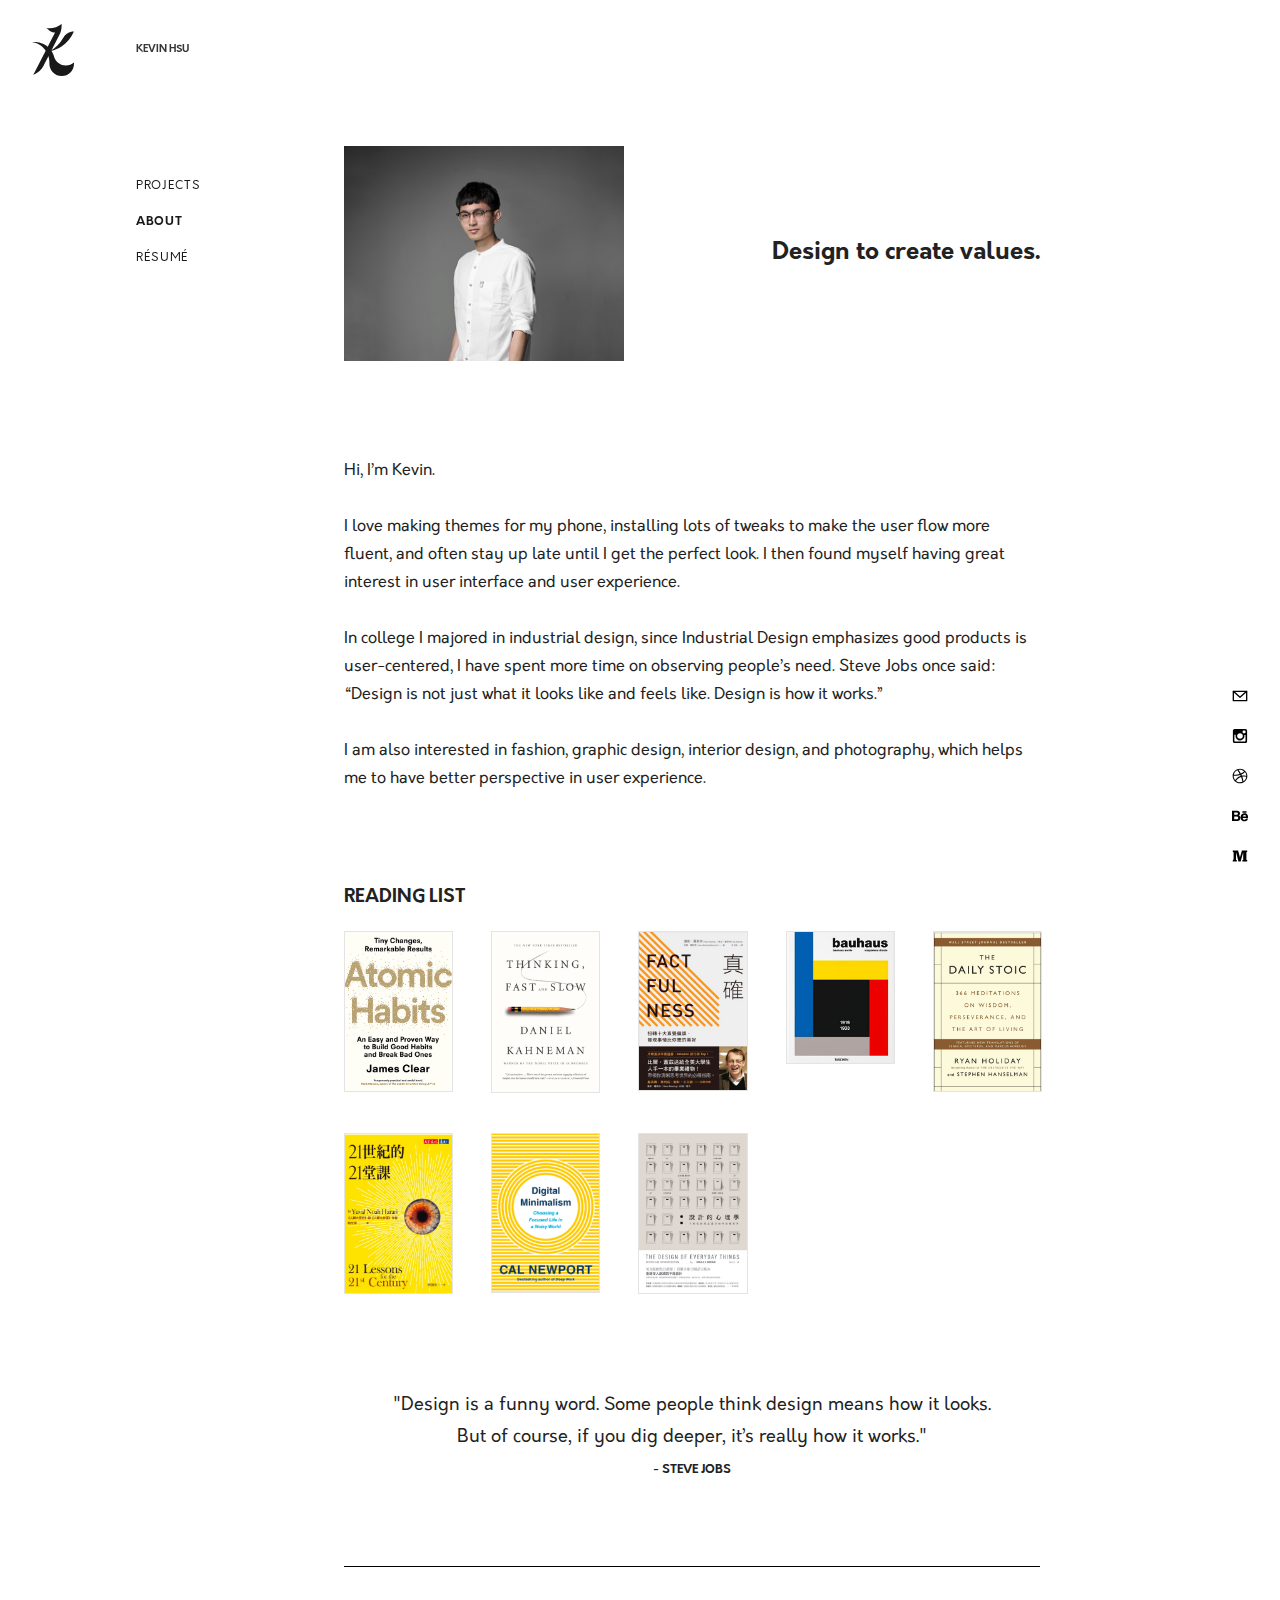
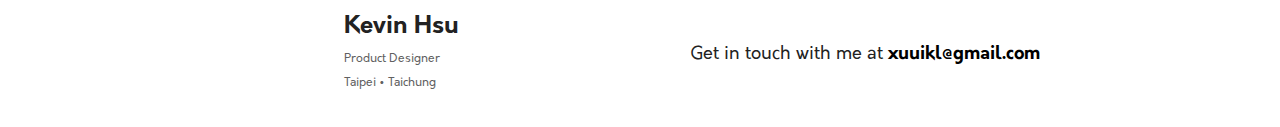
==== About.html @ 66215c61 "Add files via upload" ====
<!DOCTYPE html>
<html lang="en">
  <head>
    <meta charset="UTF-8" />
    <meta name="viewport" content="width=device-width, initial-scale=1.0" />
    <meta http-equiv="X-UA-Compatible" content="ie=edge" />
    <link rel="stylesheet" href="css/reset.css" />
    <link rel="stylesheet" href="css/about-style.css" />
    <link rel="stylesheet" href="Orkney Font/style.css" />

    <title>Kevin Hsu - Product Designer</title>
  </head>

  <body>
    <header class="banner">
      <a href="index.html" class="logo">
        <img src="imgs/Logo.svg" alt="" />
      </a>
      <div class="site-name">
        Kevin Hsu
      </div>
      <ul class="menu">
        <li><a href="index.html">projects</a></li>
        <li><a href="" class="is-active">about</a></li>
        <li><a href="Resume.html">résumé</a></li>
      </ul>
    </header>
    <div class="main">
      <section class="aboutme">
        <div class="intro">
          <div class="picture">
            <img src="imgs/portrait.png" alt="" />
          </div>
          <div class="content">
            <h2>Design to create values.</h2>
          </div>
          <div class="self-intro">
            <p>
              Hi, I’m Kevin.
              <br />
              <br />
              I love making themes for my phone, installing lots of tweaks to
              make the user flow more fluent, and often stay up late until I get
              the perfect look. I then found myself having great interest in
              user interface and user experience.
              <br />
              <br />
              In college I majored in industrial design, since Industrial Design
              emphasizes good products is user-centered, I have spent more time
              on observing people’s need. Steve Jobs once said: “Design is not
              just what it looks like and feels like. Design is how it works.”
              <br />
              <br />
              I am also interested in fashion, graphic design, interior design,
              and photography, which helps me to have better perspective in user
              experience.
            </p>
          </div>
        </div>

        <div class="books">
          <h3>Reading List</h3>
          <div class="picture">
            <img src="imgs/Book 1.png" alt="" />
            <img src="imgs/Book 2.png" alt="" />
            <img src="imgs/Book 3.png" alt="" />
            <img src="imgs/Book 4.png" alt="" />
            <img src="imgs/Book 5.png" alt="" />
            <img src="imgs/Book 6.png" alt="" />
            <img src="imgs/Book 7.png" alt="" />
            <img src="imgs/Book 8.png" alt="" />
          </div>
        </div>
        <div class="quote">
          <p>
            "Design is a funny word. Some people think design means how it
            looks. <br />
            But of course, if you dig deeper, it’s really how it works."
          </p>
          <p class="author">- Steve Jobs</p>
        </div>
      </section>
      <div id="divider" class="footer">
        <div class="info-rwd">
          <h3>Kevin Hsu</h3>
          <h5>
            Product Designer｜Taipei • Taichung
          </h5>
        </div>

        <div class="info-web">
          <h3>Kevin Hsu</h3>
          <h5>
            Product Designer <br />
            Taipei • Taichung
          </h5>
        </div>
        <div class="email">
          Get in touch with me at
          <a href="mailto:xuuikl@gmail.com">xuuikl@gmail.com</a>
        </div>
        <ul class="social-links">
          <li>
            <a href="mailto:xuuikl@gmail.com"
              ><img src="imgs/mail.svg" alt=""
            /></a>
          </li>
          <li>
            <a href="https://www.instagram.com/xuuikl/?hl=zh-tw"
              ><img src="imgs/instagram.svg" alt=""
            /></a>
          </li>
          <li>
            <a href="https://dribbble.com/xuuikl"
              ><img src="imgs/dribbble.svg" alt=""
            /></a>
          </li>
          <li>
            <a href="https://www.behance.net/KevinHsu"
              ><img src="imgs/behance.svg" alt=""
            /></a>
          </li>
          <li>
            <a href="https://medium.com/@xuuikl"
              ><img src="imgs/medium.svg" alt=""
            /></a>
          </li>
        </ul>
      </div>
    </div>
  </body>
</html>
---- css/about-style.css ----
body {
  font-family: "Orkney Regular";
  font-size: 12px;
}

a {
  text-decoration: none;
  color: black;
}

.info-rwd {
  display: none;
}

/*  */

/* REGIONS: GRID */

/*  */
header,
.grid-container,
.main {
  display: grid;
  height: 100%;
  grid-template-columns: repeat(12, 1fr);
  grid-column-gap: 32px;
  padding: 24px 32px;
  align-content: start;
}

/*  */

/* REGIONS: HEADER */

/*  */
header {
  height: 48px;
  position: sticky;
  top: 0;
  z-index: 100;
  background: white;
  opacity: 0.9;
}
.logo {
  grid-column: 1 / span 1;
  width: 42px;
}

.site-name {
  font-size: 10px;
  font-family: "Orkney Bold";
  line-height: 51px;
  grid-column: 2 / 3;
  text-transform: uppercase;
}

.menu {
  grid-column: 2 / span 1;
  grid-row: 2;
  margin-top: 80px;
  padding: 0px;
}

.menu li {
  margin-top: 24px;
}

.menu a {
  text-decoration: none;
  text-transform: uppercase;
  color: black;
  letter-spacing: 0.7px;
}

header > ul.menu li a.is-active {
  font-family: "Orkney Bold";
}

/*  */

/* REGIONS: MAIN */

/*  */
.main {
  margin-top: 26px;
  position: relative;
}

section.aboutme {
  display: grid;
  grid-column: 4 / span 7;
  grid-template-columns: repeat(7, 1fr);
  grid-column-gap: 32px;
}

.intro {
  display: grid;
  grid-gap: 32px;
  grid-column: 1 / span 7;
  grid-template-columns: repeat(7, 1fr);
}

.intro > .picture img {
  width: 100%;
  height: auto;
  display: block;
  box-shadow: 0 0 0px rgba(0, 0, 0, 0);
  transition-duration: 0.3s;
}

.picture {
  grid-column: 1 / span 3;
}

.content {
  grid-column: 5 / span 3;
  align-self: center;
  font-family: "Orkney Bold";
  font-size: 24px;
  text-align: right;
}

.self-intro {
  margin-top: 64px;
  grid-column: 1 / span 7;
  line-height: 28px;
  font-size: 16px;
}

/* READING LIST */

.books {
  margin-top: 96px;
  grid-column: 1 / span 7;
}

.books h3 {
  grid-column: 1 / span 2;
  font-size: 18px;
  font-family: "Orkney Bold";
  text-transform: uppercase;
  padding-bottom: 24px;
}

.books > .picture {
  display: grid;
  grid-template-columns: repeat(5, 1fr);
  grid-gap: 40px;
}

.books > .picture img {
  width: 100%;
  display: block;
  border: 1px solid #e4e4e4;
  border-radius: 0px;
  box-shadow: 0 0 0px rgba(0, 0, 0, 0);
  transition-duration: 0.3s;
}

.books > .picture img:hover {
  box-shadow: 0 16px 96px rgba(0, 0, 0, 0.25);
  transform: scale(1.1);
  border: none;
}

.intro > .picture img:hover {
  box-shadow: 0 16px 96px rgba(0, 0, 0, 0.25);
  transform: scale(1.1);
}

.quote {
  margin-top: 96px;
  grid-column: 1 / span 7;
  font-size: 18px;
  line-height: 32px;
  text-align: center;
}

.author {
  text-transform: uppercase;
  font-size: 12px;
  font-family: "Orkney Bold";
}

/*  */
/* FOOTER */
/*  */

#divider {
  margin-top: 80px;
  margin-bottom: 8px;
  padding-top: 48px;
  grid-column: 4 / span 7;
  border-top: 1px solid #000000;
  display: flex;
  justify-content: space-between;
}

.footer h3 {
  font-size: 24px;
  font-family: "Orkney Bold";
  padding-bottom: 8px;
}

.footer h5 {
  color: #616161;
  line-height: 24px;
}

.email {
  grid-column: 8 / span 3;
  font-size: 18px;
  align-self: center;
  text-align: right;
}

.email a {
  font-family: "Orkney Bold";
}

.social-links {
  display: block;
  position: fixed;
  bottom: 24px;
  right: 32px;
}

.social-links img {
  display: block;
  width: 16px;
  padding: 12px 0;
}

/*  */

/* TABLET */

/*  */

@media only screen and (max-width: 1024px) and (min-width: 600px) {
  /* GRID:TABLET */

  header,
  .main {
    display: grid;
    height: 100%;
    grid-template-columns: repeat(8, 1fr);
    grid-column-gap: 32px;
    padding: 24px 32px;
  }

  /* HEADER:TABLET */

  header .site-name {
    grid-column: 2 / span 2;
  }

  header > ul.menu {
    position: fixed;
    bottom: 0;
    left: 0;
    right: 0;
    height: 64px;
    line-height: 64px;
    display: flex;
    justify-content: space-evenly;
    box-shadow: 0 8px 32px rgba(0, 0, 0, 0.12);
    margin: 0;
    background: #fff;
    opacity: 0.9;
    z-index: 100;
  }

  header ul.menu li a {
    position: relative;
    color: transparent;
    opacity: 1;
    height: 24px;
    line-height: 64px;
    display: block;
    width: 100%;
    margin: 0;
  }

  header ul.menu li {
    position: relative;
    height: 64px;
    width: 33.333%;
  }

  header ul.menu li:nth-of-type(3) a {
    background: url("../imgs/resume_inactive.svg") center center no-repeat;
    background-size: 24px 24px;
  }

  header ul.menu li:nth-of-type(2) a.is-active {
    background: url("../imgs/about_active.svg") center center no-repeat;
    background-size: 24px 24px;
  }

  header ul.menu li:nth-of-type(1) a {
    background: url("../imgs/project_inactive.svg") center center no-repeat;
    background-size: 24px 24px;
  }

  /* MAIN:TABLET */

  section.aboutme {
    grid-column: 2 / span 6;
    grid-template-columns: repeat(6, 1fr);
  }

  .intro {
    grid-column: 1 / span 6;
    grid-template-columns: repeat(6, 1fr);
  }

  .content {
    grid-column: 4 / span 3;
    align-self: center;
    font-family: "Orkney Bold";
    font-size: 18px;
    text-align: right;
  }

  .self-intro {
    margin-top: 48px;
    grid-column: 1 / span 6;
    line-height: 28px;
    font-size: 16px;
  }

  /* READING LIST:TABLET */

  .books {
    margin-top: 96px;
    grid-column: 1 / span 6;
  }

  .books h3 {
    grid-column: 1 / span 2;
    font-size: 18px;
    font-family: "Orkney Bold";
    text-transform: uppercase;
    padding-bottom: 24px;
  }

  .books > .picture {
    display: grid;
    grid-template-columns: repeat(5, 1fr);
    grid-gap: 40px;
  }

  .quote {
    margin-top: 96px;
    grid-column: 1 / span 6;
    font-size: 18px;
    line-height: 32px;
    text-align: center;
  }

  /* FOOTER:TABLET */

  #divider {
    margin-top: 80px;
    margin-bottom: 8px;
    padding-top: 48px;
    padding-bottom: 80px;
    grid-column: 2 / span 6;
    border-top: 1px solid #000000;
    display: flex;
    justify-content: space-between;
  }

  .footer .info-web {
    display: none;
  }

  .info-rwd {
    display: unset;
    grid-column: 1 / span 4;
  }

  .email {
    display: none;
  }

  .social-links {
    position: relative;
    display: flex;
    right: 0;
    top: 0;
  }

  .social-links li {
    margin-left: 16px;
    align-self: center;
  }
  .social-links li:nth-child(1) {
    margin-left: 0;
  }
}

/*  */

/* MOBILE */

/*  */

@media only screen and (max-width: 599px) and (min-width: 320px) {
  /* GRID:MOBILE */

  header,
  .main {
    display: grid;
    height: 100%;
    grid-template-columns: repeat(8, 1fr);
    grid-column-gap: 32px;
    padding: 24px 32px;
  }

  /* HEADER:MOBILE */

  header .site-name {
    display: none;
  }

  header > ul.menu {
    position: fixed;
    bottom: 0;
    left: 0;
    right: 0;
    height: 64px;
    line-height: 64px;
    display: flex;
    justify-content: space-evenly;
    box-shadow: 0 8px 32px rgba(0, 0, 0, 0.12);
    margin: 0;
    background: #fff;
    opacity: 0.9;
    z-index: 100;
  }

  header ul.menu li a {
    position: relative;
    color: transparent;
    opacity: 1;
    height: 24px;
    line-height: 64px;
    display: block;
    width: 100%;
    margin: 0;
  }

  header ul.menu li {
    position: relative;
    height: 64px;
    width: 33.333%;
  }

  header ul.menu li:nth-of-type(3) a {
    background: url("../imgs/resume_inactive.svg") center center no-repeat;
    background-size: 24px 24px;
  }

  header ul.menu li:nth-of-type(2) a.is-active {
    background: url("../imgs/about_active.svg") center center no-repeat;
    background-size: 24px 24px;
  }

  header ul.menu li:nth-of-type(1) a {
    background: url("../imgs/project_inactive.svg") center center no-repeat;
    background-size: 24px 24px;
  }

  /* MAIN:MOBILE */

  section.aboutme {
    grid-column: span 8;
    grid-template-columns: repeat(8, 1fr);
  }

  .intro {
    grid-column: 1 / span 8;
    grid-template-columns: repeat(8, 1fr);
  }

  .content {
    grid-column: 5 / span 4;
    align-self: center;
    font-family: "Orkney Bold";
    font-size: 18px;
    text-align: right;
  }

  .self-intro {
    margin-top: 48px;
    grid-column: 1 / span 8;
    line-height: 28px;
    font-size: 16px;
  }

  /* READING LIST:MOBILE */

  .books {
    margin-top: 64px;
    grid-column: 1 / span 8;
  }

  .books h3 {
    grid-column: 1 / span 2;
    font-size: 18px;
    font-family: "Orkney Bold";
    text-transform: uppercase;
    padding-bottom: 24px;
  }

  .books > .picture {
    display: grid;
    grid-template-columns: repeat(4, 1fr);
    grid-gap: 24px;
  }

  .quote {
    margin-top: 80px;
    grid-column: 1 / span 8;
    font-size: 16px;
    line-height: 24px;
    text-align: center;
  }

  /* FOOTER:MOBILE */

  #divider {
    margin-top: 80px;
    margin-bottom: 8px;
    padding-top: 48px;
    padding-bottom: 80px;
    grid-column: span 8;
    border-top: 1px solid #000000;
    display: flex;
    justify-content: space-between;
  }

  .footer .info-web {
    display: none;
  }

  .footer h3 {
    font-size: 18px;
    padding-bottom: 4px;
  }

  .footer h5 {
    font-size: 10px;
  }

  .info-rwd {
    display: unset;
    grid-column: 1 / span 4;
  }

  .email {
    display: none;
  }

  .social-links {
    position: relative;
    display: flex;
    right: 0;
    top: 0;
  }

  .social-links li {
    margin-left: 16px;
    align-self: center;
  }
  .social-links li:nth-child(1) {
    margin-left: 0;
  }
}
---- Orkney Font/style.css ----
/* #### Generated By: http://www.cufonfonts.com #### */

@font-face {
font-family: 'Orkney Regular';
font-style: normal;
font-weight: normal;
src: local('Orkney Regular'), url('orkney-regular.woff') format('woff');
}


@font-face {
font-family: 'Orkney Light';
font-style: normal;
font-weight: normal;
src: local('Orkney Light'), url('orkney-light.woff') format('woff');
}


@font-face {
font-family: 'Orkney Medium';
font-style: normal;
font-weight: normal;
src: local('Orkney Medium'), url('orkney-medium.woff') format('woff');
}


@font-face {
font-family: 'Orkney Bold';
font-style: normal;
font-weight: normal;
src: local('Orkney Bold'), url('orkney-bold.woff') format('woff');
}


@font-face {
font-family: 'Railway Regular';
font-style: normal;
font-weight: normal;
src: local('Railway Regular'), url('Railway.woff') format('woff');
}


@font-face {
font-family: 'Railway RegularAlternate';
font-style: normal;
font-weight: normal;
src: local('Railway RegularAlternate'), url('RailwayAlternate.woff') format('woff');
}
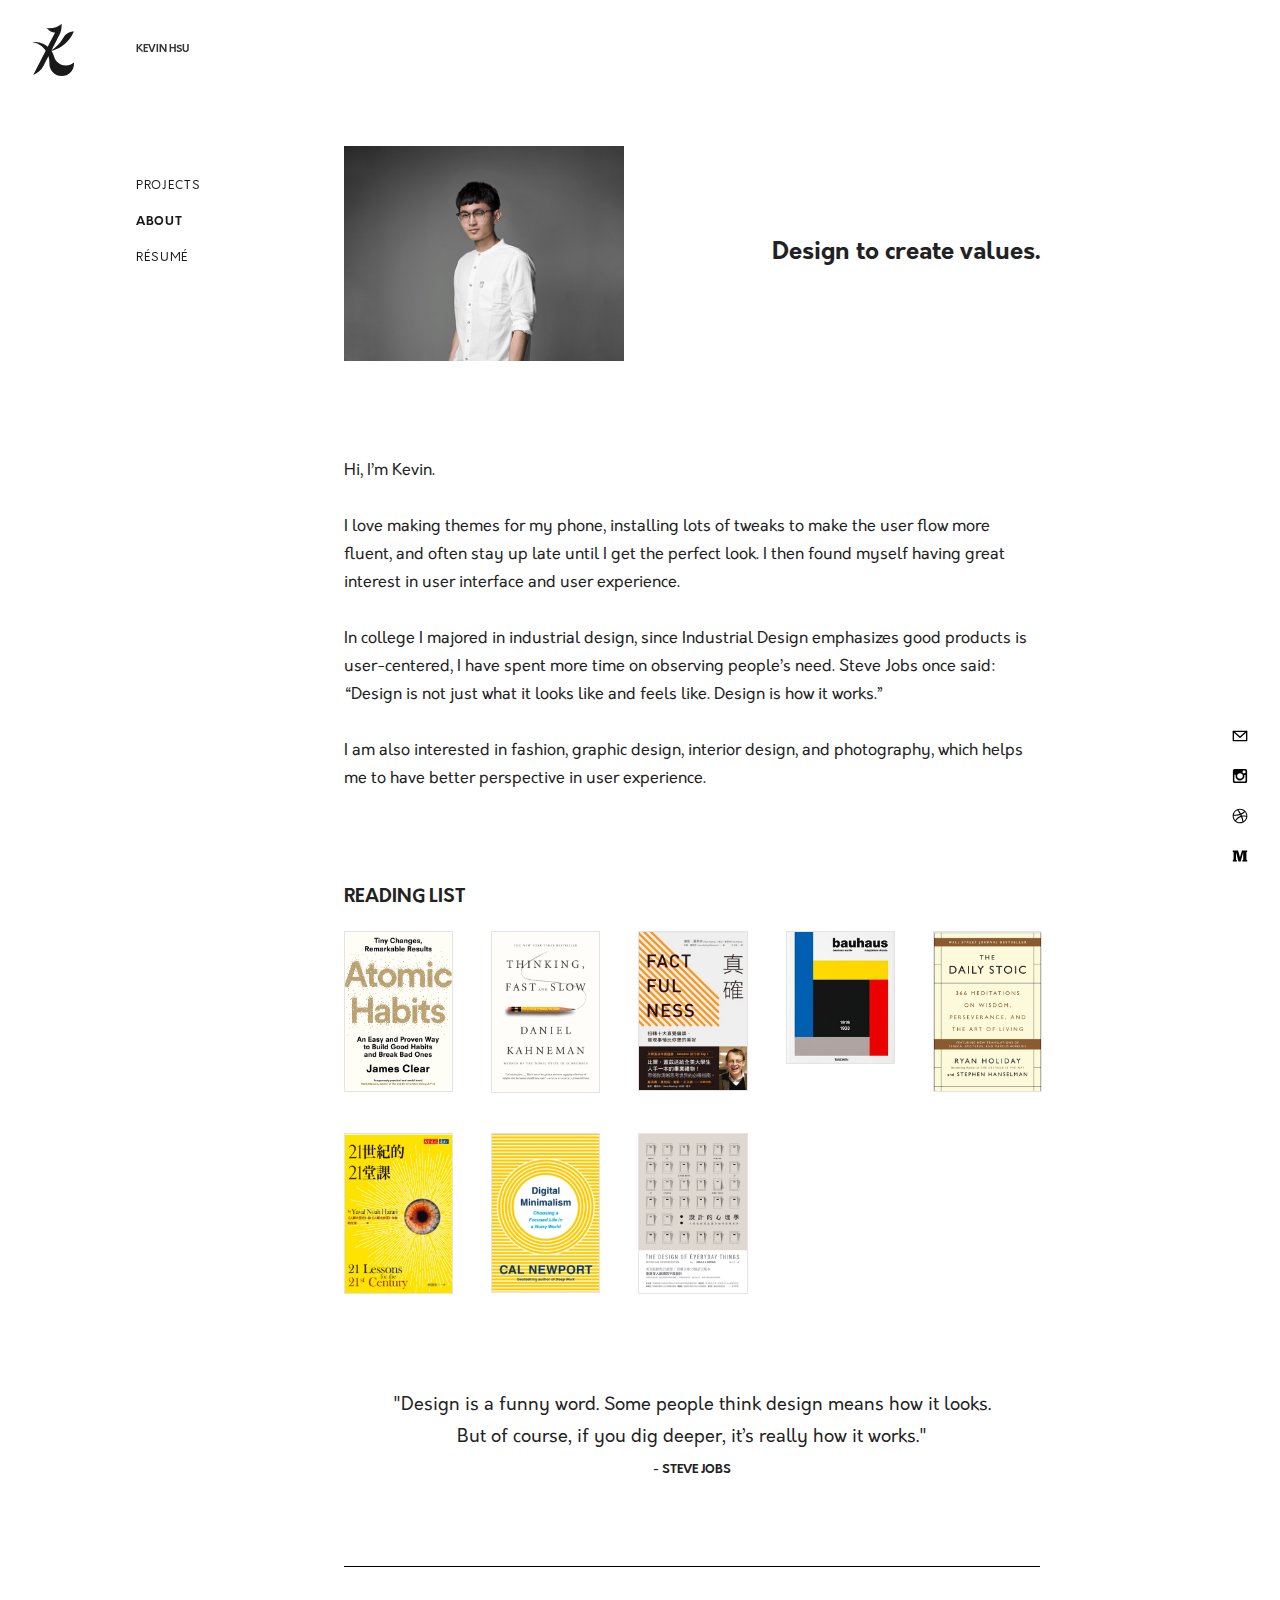
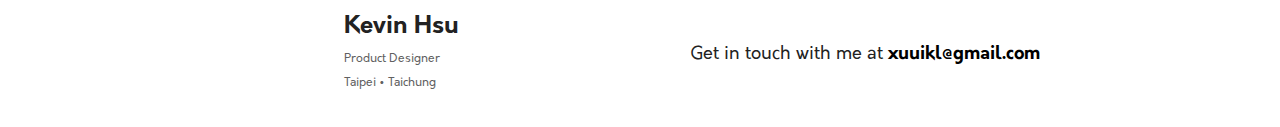
==== commit 2d0dcd3d: "Add files via upload" ====
--- a/About.html
+++ b/About.html
@@ -116,11 +116,6 @@
             /></a>
           </li>
           <li>
-            <a href="https://www.behance.net/KevinHsu"
-              ><img src="imgs/behance.svg" alt=""
-            /></a>
-          </li>
-          <li>
             <a href="https://medium.com/@xuuikl"
               ><img src="imgs/medium.svg" alt=""
             /></a>
--- a/css/about-style.css
+++ b/css/about-style.css
@@ -500,6 +500,10 @@
     font-size: 16px;
   }
 
+  .picture {
+    grid-column: 1 / span 4;
+  }
+
   /* READING LIST:MOBILE */
 
   .books {
